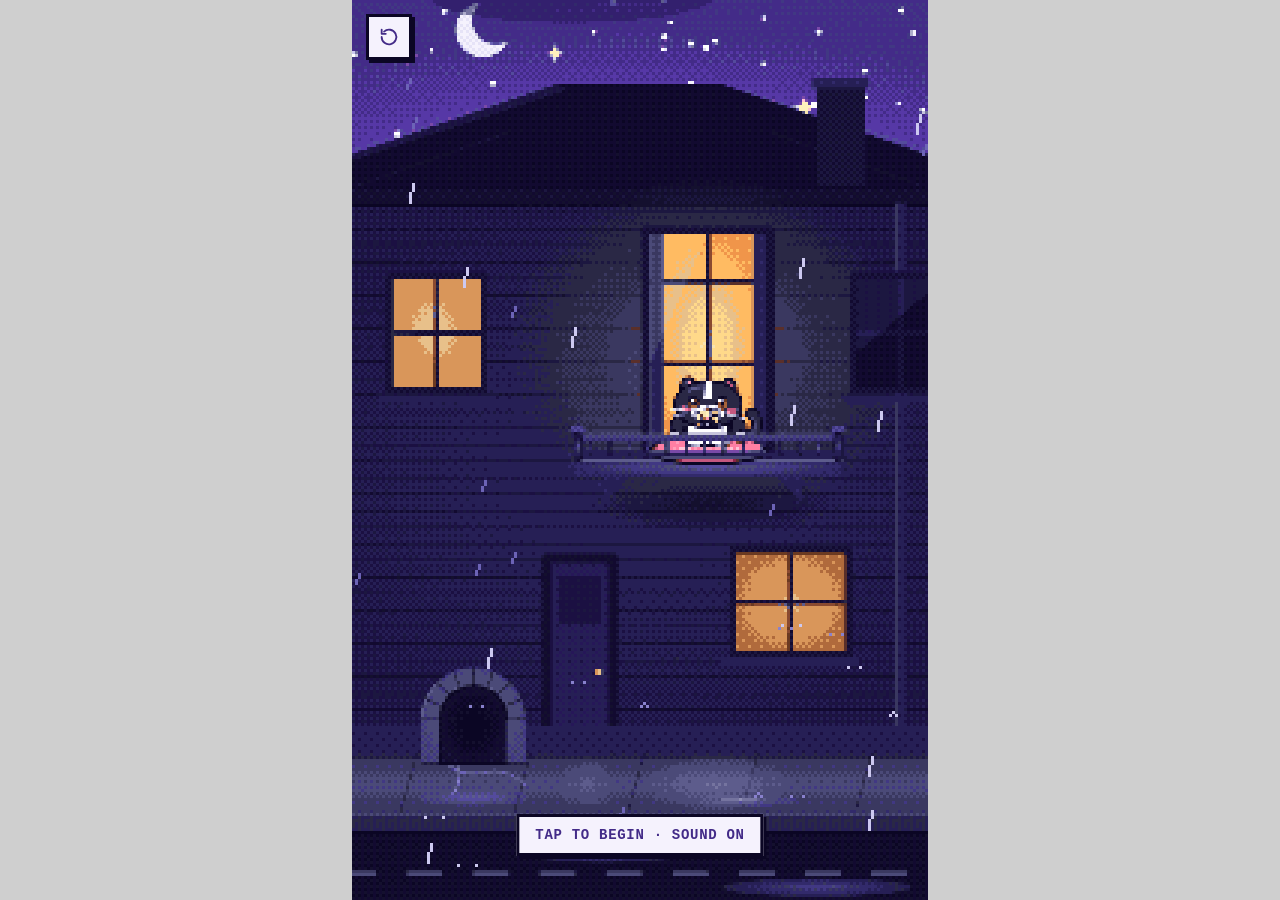
==== docs/index.html @ af991ed5 "Last scene: gable roof with chimney and attic window so the house no longer looks like a long wall C" ====
<!doctype html>
<html lang="en">
<head>
  <meta charset="utf-8">
  <meta name="viewport" content="width=device-width,initial-scale=1,viewport-fit=cover">
  <title>Mouse Messenger</title>
  <link rel="icon" href="data:image/svg+xml,%3Csvg xmlns=%27http://www.w3.org/2000/svg%27 viewBox=%270 0 32 32%27%3E%3Crect x=%274%27 y=%278%27 width=%2724%27 height=%2716%27 rx=%272%27 fill=%27%23eee%27 stroke=%27%23555%27 stroke-width=%272%27/%3E%3Cpath d=%27M5 9l11 8 11-8%27 fill=%27none%27 stroke=%27%23555%27 stroke-width=%272%27/%3E%3C/svg%3E">
  <link rel="stylesheet" href="css/style.css">
</head>
<body>
  <!-- Shared art: the one love letter that persists through every scene -->
  <svg width="0" height="0" style="position:absolute" aria-hidden="true">
    <defs>
      <!-- 160 x 110 box, centre (80,55) -->
      <g id="letterArt" stroke-linejoin="round" stroke-linecap="round">
        <rect x="10" y="10" width="140" height="90" rx="6" fill="#fff1bd" stroke="#0c0818" stroke-width="3"/>
        <path d="M12 98 L64 56 M148 98 L96 56" fill="none" stroke="#c9a56a" stroke-width="2.4"/>
        <path d="M11 14 L80 66 L149 14" fill="none" stroke="#0c0818" stroke-width="2.6"/>
        <!-- pink/red heart seal on the flap -->
        <path d="M80 80 C 58 66 62 48 80 58 C 98 48 102 66 80 80 Z" fill="#e5475c" stroke="#0c0818" stroke-width="2.6"/>
        <path d="M70 58 q4 -3 7 1" fill="none" stroke="#ffc4d6" stroke-width="2.4"/>
        <!-- cheese stamp with a perforated edge -->
        <rect x="104" y="17" width="40" height="36" fill="#fff" stroke="#0c0818" stroke-width="2.4" stroke-dasharray="3 2.4"/>
        <rect x="109" y="22" width="30" height="26" fill="#ffd98a"/>
        <path d="M113 42 L135 42 L129 28 Z" fill="#fff1bd" stroke="#0c0818" stroke-width="2"/>
        <rect x="113" y="42" width="22" height="7" fill="#f4d35e" stroke="#0c0818" stroke-width="2"/>
        <circle cx="119" cy="45.5" r="1.7" fill="#c46a38"/><circle cx="128" cy="46" r="1.9" fill="#c46a38"/><circle cx="125" cy="35.5" r="1.5" fill="#c46a38"/>
        <!-- paw print -->
        <ellipse cx="36" cy="84" rx="9.5" ry="7.6" fill="#e0708f" stroke="#0c0818" stroke-width="2"/>
        <ellipse cx="22" cy="72" rx="3.8" ry="4.6" fill="#e0708f" stroke="#0c0818" stroke-width="1.8" transform="rotate(-24 22 72)"/>
        <ellipse cx="31" cy="66" rx="3.8" ry="4.8" fill="#e0708f" stroke="#0c0818" stroke-width="1.8" transform="rotate(-8 31 66)"/>
        <ellipse cx="42" cy="66" rx="3.8" ry="4.8" fill="#e0708f" stroke="#0c0818" stroke-width="1.8" transform="rotate(8 42 66)"/>
        <ellipse cx="51" cy="72" rx="3.8" ry="4.6" fill="#e0708f" stroke="#0c0818" stroke-width="1.8" transform="rotate(24 51 72)"/>
        <path d="M28 28 q5 -4 10 0 t10 0 t10 0" fill="none" stroke="#c9a56a" stroke-width="2.2"/>
      </g>
    </defs>
  </svg>

  <main id="stage" aria-label="A mouse carries a love letter from one cat to another">
    <div id="title" aria-live="polite"><span></span></div>
    <button id="reset" type="button" aria-label="Restart from the beginning">
      <svg viewBox="0 0 24 24" width="22" height="22" fill="none" stroke="currentColor" stroke-width="2" stroke-linecap="round" stroke-linejoin="round" aria-hidden="true"><path d="M4 12a8 8 0 1 0 2.6-5.9"/><path d="M4 4v4.5h4.5"/></svg>
    </button>
    <button id="replay" type="button">Play again</button>
    <div id="iris"></div>
  </main>

  <script src="js/core.js?v=13"></script>
  <script src="js/pixel.js?v=13"></script>
  <script src="js/art.js?v=13"></script>
  <script src="js/scene-intro.js?v=13"></script>
  <script src="js/scene-route.js?v=13"></script>
  <script src="js/scene-fling.js?v=13"></script>
  <script src="js/main.js?v=13"></script>
</body>
</html>
---- docs/css/style.css ----
/* One light grey palette shared by every scene. */
:root {
  --floor: #e2e2e2;
  --outside: #cfcfcf;
  --ink: #2b2b2b;
  --btn: #4a4a4a;
  --hole: #2e2e2e;
  --hole-rim: #8e8e8e;
  --shadow: rgba(0, 0, 0, 0.11);
  --dot: #b4b4b4;
  --dot-on: #3f3f3f;
  color-scheme: light;
}
* { box-sizing: border-box; }
html, body {
  height: 100%;
  margin: 0;
  background: var(--outside);
  color: var(--ink);
  overflow: hidden;
  overscroll-behavior: none;
  touch-action: none;
  -webkit-user-select: none;
  user-select: none;
  -webkit-touch-callout: none;
  -webkit-tap-highlight-color: transparent;
  font: 15px -apple-system, BlinkMacSystemFont, "Segoe UI", Roboto, sans-serif;
}

/* Portrait column, centred on wide screens (same ratio as Study 02). */
#stage {
  position: fixed;
  top: 0; bottom: 0; left: 0; right: 0;
  margin: 0 auto;
  width: min(100vw, 64vh);
  width: min(100vw, 64dvh);
  background: var(--floor);
  overflow: hidden;
  touch-action: none;
}
.scene { position: absolute; inset: 0; overflow: hidden; touch-action: none; }

#iris { position: absolute; inset: 0; z-index: 40; pointer-events: none; }
#iris.block { pointer-events: auto; }

#title {
  position: absolute; left: 70px; right: 70px;
  top: calc(20px + env(safe-area-inset-top, 0px));
  z-index: 30; text-align: center; pointer-events: none;
  opacity: 0; transform: translateY(-6px);
  transition: opacity .45s ease, transform .45s ease;
}
#title.on { opacity: 1; transform: none; }
#title span {
  display: inline-block; padding: 7px 14px; border-radius: 18px; font-size: 14px; line-height: 1.3;
  background: rgba(248, 248, 248, .85); border: 1px solid rgba(0, 0, 0, .12);
  font-weight: 600; letter-spacing: .01em;
}

#reset {
  position: absolute; left: 14px; top: calc(14px + env(safe-area-inset-top, 0px));
  width: 48px; height: 48px; border-radius: 50%;
  border: 1.5px solid var(--btn); background: rgba(248, 248, 248, .7); color: var(--btn);
  display: grid; place-items: center; padding: 0; cursor: pointer;
  opacity: .7; z-index: 35; touch-action: manipulation;
}
#reset:active { transform: scale(.94); }
#reset:focus-visible, #replay:focus-visible { outline: 2px solid var(--btn); outline-offset: 3px; opacity: 1; }

#replay {
  position: absolute; left: 50%; bottom: calc(36px + env(safe-area-inset-bottom, 0px));
  transform: translateX(-50%) translateY(10px);
  padding: 14px 28px; border-radius: 999px;
  border: 2px solid var(--btn); background: #f8f8f8; color: var(--ink);
  font: 600 17px -apple-system, BlinkMacSystemFont, "Segoe UI", Roboto, sans-serif;
  cursor: pointer; z-index: 35; touch-action: manipulation;
  opacity: 0; pointer-events: none; transition: opacity .5s ease, transform .5s ease;
}
#replay.on { opacity: 1; pointer-events: auto; transform: translateX(-50%); }
#replay:active { transform: translateX(-50%) scale(.95); }

/* ---------- Step 1: trace the sneak route ---------- */
.sc-route .actor { position: absolute; left: 0; top: 0; pointer-events: none; }
.sc-route .actor svg { display: block; width: 100%; height: 100%; overflow: visible; }
.sc-route canvas { position: absolute; left: 0; top: 0; pointer-events: none; }
.sc-route .exit .pulse { width: 100%; height: 100%; animation: cpulse 2.6s ease-in-out infinite; transform-origin: 50% 90%; }
.sc-route .exit.calm .pulse { animation: none; }
.sc-route .exit svg { filter: brightness(var(--b, 1)); }
.sc-route .exit svg.wiggle { animation: wiggle .7s ease-in-out; transform-origin: 50% 90%; }
.sc-route .glow { border-radius: 50%; background: radial-gradient(closest-side, rgba(255,255,255,.95), rgba(255,255,255,.4) 48%, rgba(255,255,255,0)); opacity: calc(.1 + var(--g) * .85); }
@keyframes cpulse { 0%, 100% { transform: scale(1); } 50% { transform: scale(1.045); } }
@keyframes wiggle { 0%, 100% { transform: rotate(0); } 18% { transform: rotate(-8deg); } 38% { transform: rotate(7deg); } 58% { transform: rotate(-5deg); } 78% { transform: rotate(3deg); } }
.sc-route .breathe { width: 100%; height: 100%; transform-origin: 50% 90%; animation: breathe 5s ease-in-out infinite; }
.sc-route .flip { width: 100%; height: 100%; transform-origin: 50% 90%; }
.sc-route .snortwrap { width: 100%; height: 100%; transform-origin: 50% 90%; }
.sc-route .snortwrap.snort { animation: snort .6s ease-out; }
@keyframes breathe { 0%, 100% { transform: scale(1, 1); } 50% { transform: scale(1.012, 1.035); } }
@keyframes snort { 0% { transform: scale(1); } 18% { transform: scale(1.05, 1.07) translateY(-2px); } 40% { transform: scale(.99, .98); } 100% { transform: scale(1); } }
.sc-route .dear { transform-origin: 154px 54px; }
.sc-route .twitch .dear, .sc-route .snort .dear { animation: twitch .55s ease-in-out; }
@keyframes twitch { 0%, 100% { transform: rotate(0); } 20% { transform: rotate(-12deg); } 45% { transform: rotate(3deg); } 65% { transform: rotate(-8deg); } }
.sc-route .puff { opacity: 0; transform-origin: center; }
.sc-route .snort .puff { animation: puff .6s ease-out; }
.sc-route .snort .puff.p2 { animation-delay: .08s; }
@keyframes puff { 0% { opacity: .7; transform: translate(0, 0) scale(.5); } 100% { opacity: 0; transform: translate(22px, -6px) scale(2); } }
.sc-route .mbody { width: 100%; height: 100%; transform-origin: 50% 100%; }
.sc-route .mbody.idle { animation: hop 4.4s ease-in-out infinite; }
@keyframes hop { 0%, 60%, 100% { transform: translateY(0) scale(1); } 66% { transform: translateY(2px) scale(1.04, .94); } 75% { transform: translateY(-9px) scale(.98, 1.04); } 86% { transform: translateY(0) scale(1.03, .96); } 92% { transform: translateY(0) scale(1); } }
.sc-route .ear { transition: transform .18s ease-out; }
.sc-route .earL { transform-origin: 40px 42px; }
.sc-route .earR { transform-origin: 80px 42px; }
.sc-route .crouch .earL { transform: translate(-3px, 9px) rotate(-40deg) scaleY(.55); }
.sc-route .crouch .earR { transform: translate(3px, 9px) rotate(40deg) scaleY(.55); }
.sc-route .nosegrp { transform-origin: 60px 24px; animation: twitchnose 2.9s ease-in-out infinite; }
.sc-route .crouch .nosegrp { animation: none; }
@keyframes twitchnose { 0%, 40%, 100% { transform: scale(1); } 44% { transform: scale(1.2, 1.1) translateY(-1px); } 48% { transform: scale(1); } 52% { transform: scale(1.14, 1.06) rotate(2deg); } 58% { transform: scale(1); } }

/* ---------- Step 2: freeze when the dog looks ---------- */
.sc-freeze { --cone: #3a3a3a; --cone-a: .22; --ring: #2e2e2e; --dim: brightness(.55); }
.sc-freeze > *, .sc-freeze .pxwrap > * { position: absolute; }
.sc-freeze svg { overflow: visible; display: block; }
.sc-freeze .lay { left: 0; top: 0; width: 100%; height: 100%; pointer-events: none; overflow: visible; }
.sc-freeze .dog { transform-origin: 50% 100%; pointer-events: none; }
.sc-freeze .dog svg { width: 100%; height: 100%; }
.sc-freeze .eye-open { transform-origin: 174px 71px; }
.sc-freeze .pupil { transform-box: fill-box; transform-origin: center; }
.sc-freeze .fear { transform-origin: 160px 54px; }
.sc-freeze .mw { left: 0; top: 0; width: 0; height: 0; transform-origin: 0 0; pointer-events: none; transition: filter .09s; }
.sc-freeze .mw svg { position: absolute; }
.sc-freeze .mw.dim { filter: var(--dim); }
.sc-freeze .head { transform-origin: 60px 62px; }
.sc-freeze .tail { transform-origin: 60px 126px; }
.sc-freeze .bang { opacity: 0; pointer-events: none; }
.sc-freeze .bang.on { animation: pop 1.3s ease-out forwards; }
@keyframes pop { 0% { transform: scale(0) rotate(-14deg); opacity: 0; } 22% { transform: scale(1.4) rotate(6deg); opacity: 1; } 40% { transform: scale(1) rotate(0); } 80% { opacity: 1; } 100% { transform: scale(1); opacity: 0; } }
.sc-freeze .vig { left: 0; top: 0; width: 100%; height: 100%; pointer-events: none; }
.sc-freeze .hole { pointer-events: none; }
.sc-freeze .hide {
  left: 16px; bottom: calc(16px + env(safe-area-inset-bottom, 0px));
  width: 76px; height: 76px; border-radius: 50%;
  border: 2px solid var(--btn); background: transparent; color: var(--btn);
  display: grid; place-items: center; padding: 0; opacity: .75; z-index: 10;
  touch-action: none; transition: background .06s, color .06s;
}
.sc-freeze .hide.active { background: var(--btn); color: var(--floor); opacity: 1; }
.sc-freeze .hide:focus-visible { outline: 2px solid var(--btn); outline-offset: 3px; }

/* ---------- Opening + Step 3 (side view) ---------- */
.sc-side svg.scene-svg { position: absolute; inset: 0; width: 100%; height: 100%; display: block; }

/* ---------- Opening: rainy night ---------- */
.sc-night { background: #0b0624; }
.sc-night svg.scene-svg { position: absolute; inset: 0; width: 100%; height: 100%; display: block; }
.sc-night canvas.rain { position: absolute; left: 0; top: 0; pointer-events: none; }
.sc-night .twk { animation: twk 3.4s ease-in-out infinite; }
@keyframes twk { 0%, 100% { opacity: .95; } 50% { opacity: .25; } }
.sc-night .hint {
  position: absolute; left: 50%; bottom: calc(44px + env(safe-area-inset-bottom, 0px));
  transform: translateX(-50%); padding: 12px 26px; border-radius: 999px;
  background: rgba(244, 236, 255, .92); color: #2a1458; font-weight: 700; font-size: 17px; letter-spacing: .02em;
  box-shadow: 0 4px 18px rgba(0, 0, 0, .35); pointer-events: none; opacity: 0; transition: opacity .5s ease; white-space: nowrap;
}
.sc-night .hint.on { opacity: 1; animation: hintp 1.8s ease-in-out infinite; }
@keyframes hintp { 0%, 100% { transform: translateX(-50%) scale(1); } 50% { transform: translateX(-50%) scale(1.05); } }
.sc-night .bubble {
  position: absolute; left: 0; top: 0; opacity: 0; pointer-events: none; z-index: 5;
  padding: 10px 20px 11px; border-radius: 22px; background: #fff7e0; color: #2a1458;
  border: 3px solid #2a1458; font-weight: 800; font-size: 26px; letter-spacing: .01em; white-space: nowrap;
  box-shadow: 0 6px 20px rgba(0, 0, 0, .4); transform-origin: 50% 100%;
}
.sc-night .bubble::after {
  content: ""; position: absolute; left: 50%; bottom: -11px; width: 16px; height: 16px; margin-left: -8px;
  background: #fff7e0; border-right: 3px solid #2a1458; border-bottom: 3px solid #2a1458; transform: rotate(45deg);
}


/* ---------- pixel look ---------- */
:root { --px-font: ui-monospace, "SF Mono", Menlo, Consolas, "Courier New", monospace; --px-ink: #0b0624; --px-paper: #f5f2fd; --px-accent: #432b88; }
.pxwrap { position: absolute; inset: 0; opacity: 0; pointer-events: none; }
.pxcanvas { position: absolute; left: 0; top: 0; image-rendering: pixelated; image-rendering: crisp-edges; pointer-events: none; z-index: 1; }
.pxcanvas { image-rendering: pixelated; }
#iris .iriscv { position: absolute; left: 0; top: 0; image-rendering: pixelated; }
#title span, #reset, #replay, .sc-night .hint, .sc-night .bubble, .sc-freeze .hide {
  font-family: var(--px-font); font-weight: 800; text-transform: uppercase; letter-spacing: .05em;
  border-radius: 0 !important; border: 3px solid var(--px-ink); background: var(--px-paper); color: var(--px-accent);
  box-shadow: 3px 3px 0 var(--px-ink);
}
#title span { font-size: 12px; padding: 7px 12px; }
#reset { width: 46px; height: 46px; opacity: 1; }
#reset:active, #replay:active, .sc-freeze .hide:active { box-shadow: 1px 1px 0 var(--px-ink); }
#replay { font-size: 16px; padding: 12px 22px; }
.sc-night .hint { font-size: 14px; padding: 10px 16px; z-index: 6; }
.sc-night .bubble { font-size: 20px; padding: 8px 14px; border-width: 4px; box-shadow: 4px 4px 0 var(--px-ink); z-index: 6; }
.sc-night .bubble::after { border-radius: 0; background: var(--px-paper); border-color: var(--px-ink); border-width: 0 4px 4px 0; }
.sc-freeze .hide { color: var(--px-accent); opacity: 1; z-index: 6; }
.sc-freeze .hide.active { background: var(--px-accent); color: var(--px-paper); }

/* ---------- Step 1: living room ---------- */
.sc-room, .sc-toss { background: #14102e; }
.sc-room svg.scene-svg, .sc-toss svg.scene-svg { position: absolute; inset: 0; width: 100%; height: 100%; display: block; }
.sc-room .flash { position: absolute; inset: 0; background: #fff; opacity: 0; pointer-events: none; z-index: 8; transition: opacity .06s linear; }
.sc-room .flash.on { opacity: 1; }
.sc-room .hint, .sc-toss .hint {
  position: absolute; left: 50%; bottom: calc(40px + env(safe-area-inset-bottom, 0px)); transform: translateX(-50%);
  font-family: var(--px-font); font-weight: 800; text-transform: uppercase; letter-spacing: .05em; font-size: 14px; padding: 10px 16px; white-space: nowrap;
  border-radius: 0; border: 3px solid var(--px-ink); background: var(--px-paper); color: var(--px-accent); box-shadow: 3px 3px 0 var(--px-ink);
  pointer-events: none; opacity: 0; transition: opacity .4s ease; z-index: 6;
}
.sc-room .hint.on, .sc-toss .hint.on { opacity: 1; animation: hintp 1.8s ease-in-out infinite; }
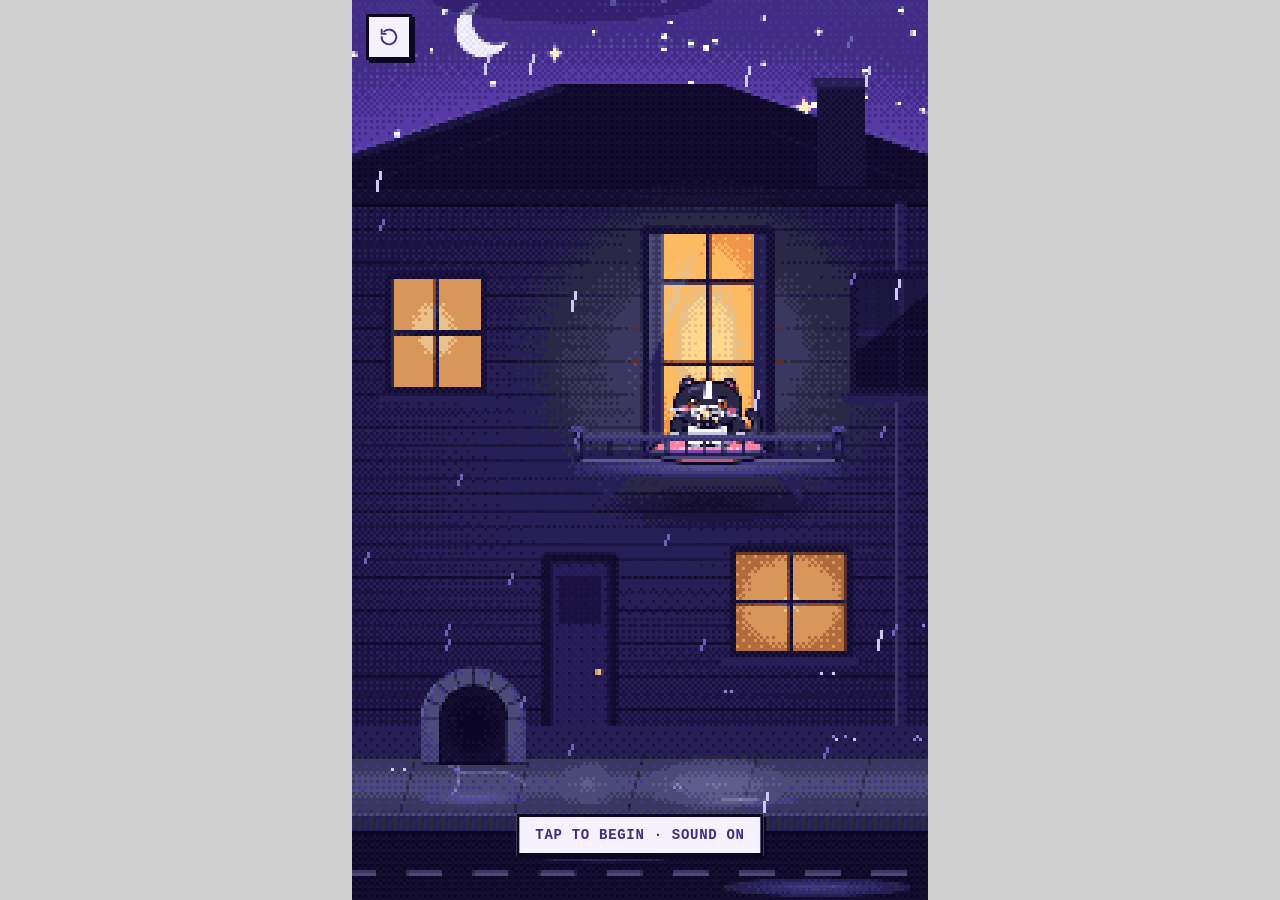
==== commit 9834220a: "Last scene: music that builds with every throw plus a happy tune on success; dogs bark clearly and r" ====
--- a/docs/index.html
+++ b/docs/index.html
@@ -45,12 +45,12 @@
     <div id="iris"></div>
   </main>
 
-  <script src="js/core.js?v=13"></script>
-  <script src="js/pixel.js?v=13"></script>
-  <script src="js/art.js?v=13"></script>
-  <script src="js/scene-intro.js?v=13"></script>
-  <script src="js/scene-route.js?v=13"></script>
-  <script src="js/scene-fling.js?v=13"></script>
-  <script src="js/main.js?v=13"></script>
+  <script src="js/core.js?v=14"></script>
+  <script src="js/pixel.js?v=14"></script>
+  <script src="js/art.js?v=14"></script>
+  <script src="js/scene-intro.js?v=14"></script>
+  <script src="js/scene-route.js?v=14"></script>
+  <script src="js/scene-fling.js?v=14"></script>
+  <script src="js/main.js?v=14"></script>
 </body>
 </html>
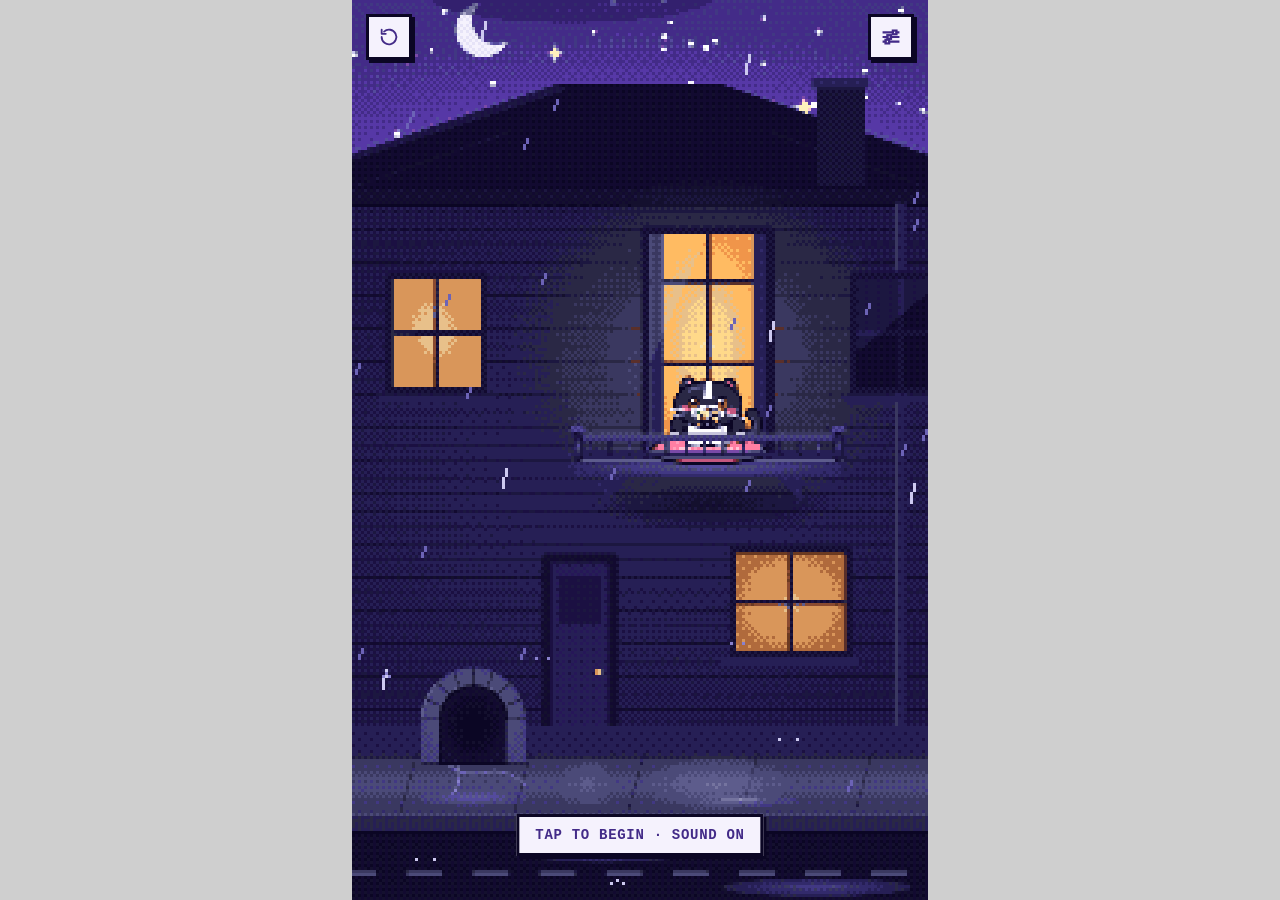
==== commit 0985eb7c: "Tool panel: live sliders for sound, rain, dogs, mouse and kitty, saved on the device Co-Authored-By:" ====
--- a/docs/index.html
+++ b/docs/index.html
@@ -42,15 +42,23 @@
       <svg viewBox="0 0 24 24" width="22" height="22" fill="none" stroke="currentColor" stroke-width="2" stroke-linecap="round" stroke-linejoin="round" aria-hidden="true"><path d="M4 12a8 8 0 1 0 2.6-5.9"/><path d="M4 4v4.5h4.5"/></svg>
     </button>
     <button id="replay" type="button">Play again</button>
+    <button id="tweakBtn" type="button" aria-label="Open the tool panel" aria-expanded="false">
+      <svg viewBox="0 0 24 24" width="22" height="22" fill="none" stroke="currentColor" stroke-width="2.4" stroke-linecap="square" aria-hidden="true"><path d="M4 7h10M18 7h2M4 17h2M10 17h10M4 12h4M12 12h8"/><rect x="14" y="5" width="4" height="4"/><rect x="6" y="15" width="4" height="4"/><rect x="8" y="10" width="4" height="4"/></svg>
+    </button>
+    <aside id="tweaks" class="" aria-label="Tool panel" aria-hidden="true">
+      <header><span>Tool panel</span><button id="tweakClose" type="button" aria-label="Close the tool panel">&times;</button></header>
+      <div class="rows"></div>
+      <footer><button id="tweakReset" type="button">Reset all</button><span>Changes apply right away and stay on this device.</span></footer>
+    </aside>
     <div id="iris"></div>
   </main>
 
-  <script src="js/core.js?v=14"></script>
-  <script src="js/pixel.js?v=14"></script>
-  <script src="js/art.js?v=14"></script>
-  <script src="js/scene-intro.js?v=14"></script>
-  <script src="js/scene-route.js?v=14"></script>
-  <script src="js/scene-fling.js?v=14"></script>
-  <script src="js/main.js?v=14"></script>
+  <script src="js/core.js?v=15"></script>
+  <script src="js/pixel.js?v=15"></script>
+  <script src="js/art.js?v=15"></script>
+  <script src="js/scene-intro.js?v=15"></script>
+  <script src="js/scene-route.js?v=15"></script>
+  <script src="js/scene-fling.js?v=15"></script>
+  <script src="js/main.js?v=15"></script>
 </body>
 </html>
--- a/docs/css/style.css
+++ b/docs/css/style.css
@@ -207,3 +207,28 @@
   pointer-events: none; opacity: 0; transition: opacity .4s ease; z-index: 6;
 }
 .sc-room .hint.on, .sc-toss .hint.on { opacity: 1; animation: hintp 1.8s ease-in-out infinite; }
+
+/* ---- tool panel (live tweaks) ---- */
+#tweakBtn {
+  position: absolute; right: 14px; top: calc(14px + env(safe-area-inset-top, 0px)); width: 46px; height: 46px; padding: 0;
+  display: grid; place-items: center; cursor: pointer; z-index: 35; touch-action: manipulation;
+  font-family: var(--px-font); border-radius: 0; border: 3px solid var(--px-ink); background: var(--px-paper); color: var(--px-accent); box-shadow: 3px 3px 0 var(--px-ink);
+}
+#tweakBtn:active { box-shadow: 1px 1px 0 var(--px-ink); transform: translate(2px, 2px); }
+#tweaks {
+  position: absolute; top: 0; right: 0; bottom: 0; width: min(88%, 330px); z-index: 60; display: flex; flex-direction: column;
+  background: var(--px-paper); color: var(--px-ink); border-left: 4px solid var(--px-ink); box-shadow: -6px 0 0 rgba(11, 6, 36, .3);
+  font-family: var(--px-font); transform: translateX(110%); transition: transform .22s ease; touch-action: manipulation;
+  padding-top: env(safe-area-inset-top, 0px); padding-bottom: env(safe-area-inset-bottom, 0px);
+}
+#tweaks.open { transform: none; }
+#tweaks header { display: flex; align-items: center; justify-content: space-between; padding: 12px 14px; border-bottom: 3px solid var(--px-ink); font-weight: 800; text-transform: uppercase; letter-spacing: .06em; font-size: 14px; color: var(--px-accent); }
+#tweaks header button { width: 34px; height: 34px; font: 800 22px/1 var(--px-font); border: 3px solid var(--px-ink); background: var(--px-paper); color: var(--px-accent); border-radius: 0; cursor: pointer; box-shadow: 2px 2px 0 var(--px-ink); }
+#tweaks .rows { flex: 1; overflow-y: auto; padding: 4px 14px 14px; -webkit-overflow-scrolling: touch; }
+#tweaks .grp { margin: 16px 0 6px; font-size: 11px; font-weight: 800; letter-spacing: .1em; text-transform: uppercase; color: var(--px-accent); border-bottom: 2px dashed var(--px-ink); padding-bottom: 4px; }
+#tweaks .trow { display: grid; grid-template-columns: 1fr auto; gap: 4px 8px; align-items: center; padding: 6px 0; font-size: 13px; font-weight: 700; }
+#tweaks .trow output { font-variant-numeric: tabular-nums; color: var(--px-accent); }
+#tweaks .trow input[type=range] { grid-column: 1 / -1; width: 100%; height: 28px; margin: 0; accent-color: var(--px-accent); touch-action: pan-y; }
+#tweaks footer { padding: 10px 14px 14px; border-top: 3px solid var(--px-ink); display: grid; gap: 8px; font-size: 11px; opacity: .85; }
+#tweaks footer button { justify-self: start; font: 800 13px var(--px-font); text-transform: uppercase; letter-spacing: .05em; padding: 8px 14px; border: 3px solid var(--px-ink); background: var(--px-paper); color: var(--px-accent); border-radius: 0; cursor: pointer; box-shadow: 3px 3px 0 var(--px-ink); }
+#tweaks button:focus-visible, #tweakBtn:focus-visible, #tweaks input:focus-visible { outline: 3px solid var(--px-accent); outline-offset: 2px; }
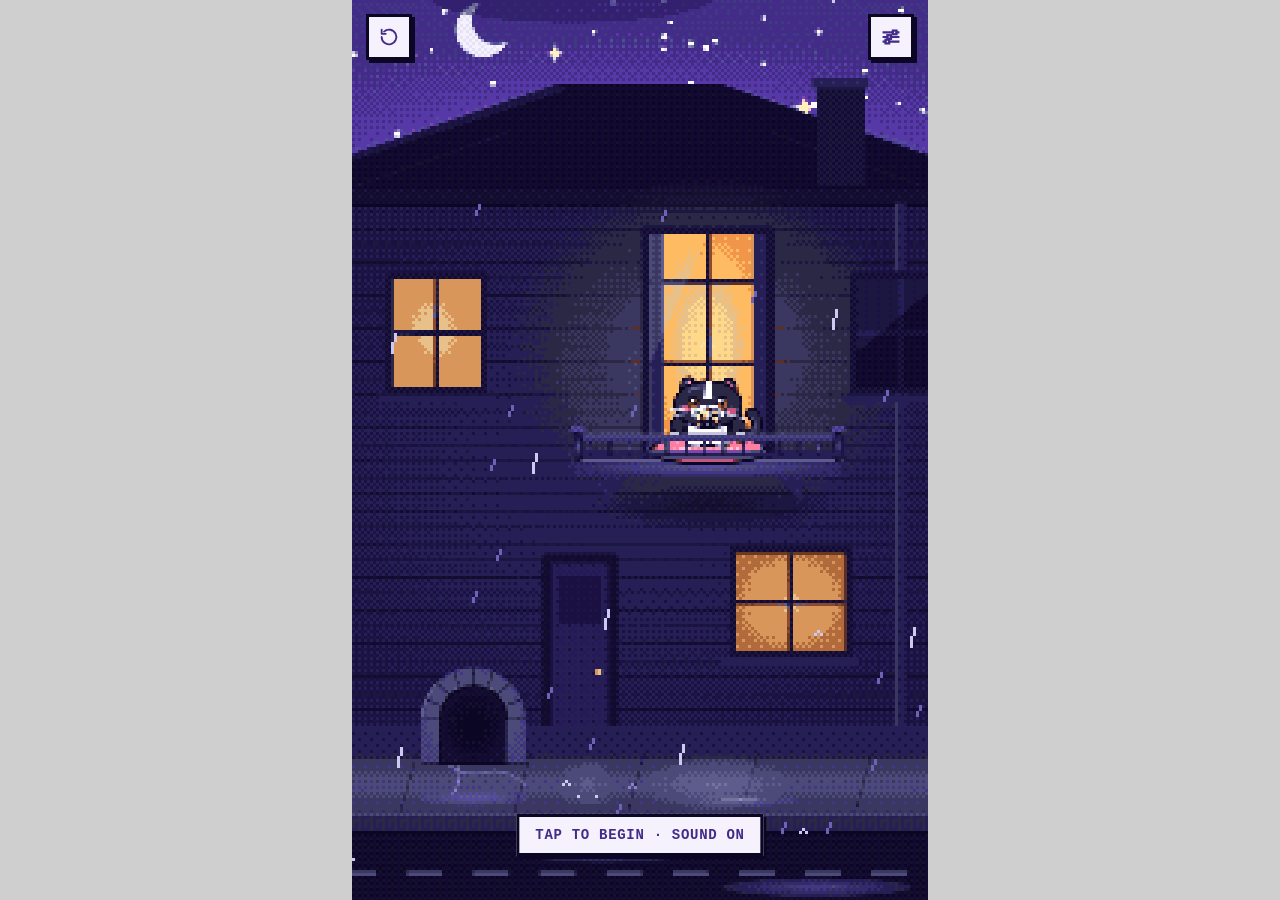
==== commit d1462acd: "Tool panel: colour pickers for every character and surface, more game sliders, tabs, live pixel size" ====
--- a/docs/index.html
+++ b/docs/index.html
@@ -47,18 +47,19 @@
     </button>
     <aside id="tweaks" class="" aria-label="Tool panel" aria-hidden="true">
       <header><span>Tool panel</span><button id="tweakClose" type="button" aria-label="Close the tool panel">&times;</button></header>
+      <div class="tabs" role="tablist"></div>
       <div class="rows"></div>
       <footer><button id="tweakReset" type="button">Reset all</button><span>Changes apply right away and stay on this device.</span></footer>
     </aside>
     <div id="iris"></div>
   </main>
 
-  <script src="js/core.js?v=15"></script>
-  <script src="js/pixel.js?v=15"></script>
-  <script src="js/art.js?v=15"></script>
-  <script src="js/scene-intro.js?v=15"></script>
-  <script src="js/scene-route.js?v=15"></script>
-  <script src="js/scene-fling.js?v=15"></script>
-  <script src="js/main.js?v=15"></script>
+  <script src="js/core.js?v=16"></script>
+  <script src="js/pixel.js?v=16"></script>
+  <script src="js/art.js?v=16"></script>
+  <script src="js/scene-intro.js?v=16"></script>
+  <script src="js/scene-route.js?v=16"></script>
+  <script src="js/scene-fling.js?v=16"></script>
+  <script src="js/main.js?v=16"></script>
 </body>
 </html>
--- a/docs/css/style.css
+++ b/docs/css/style.css
@@ -232,3 +232,13 @@
 #tweaks footer { padding: 10px 14px 14px; border-top: 3px solid var(--px-ink); display: grid; gap: 8px; font-size: 11px; opacity: .85; }
 #tweaks footer button { justify-self: start; font: 800 13px var(--px-font); text-transform: uppercase; letter-spacing: .05em; padding: 8px 14px; border: 3px solid var(--px-ink); background: var(--px-paper); color: var(--px-accent); border-radius: 0; cursor: pointer; box-shadow: 3px 3px 0 var(--px-ink); }
 #tweaks button:focus-visible, #tweakBtn:focus-visible, #tweaks input:focus-visible { outline: 3px solid var(--px-accent); outline-offset: 2px; }
+
+#tweaks .tabs { display: flex; gap: 6px; padding: 10px 14px 0; border-bottom: 3px solid var(--px-ink); }
+#tweaks .tabs button { flex: 1; font: 800 12px var(--px-font); text-transform: uppercase; letter-spacing: .04em; padding: 8px 4px; border: 3px solid var(--px-ink); border-bottom: 0; background: #ddd8f3; color: var(--px-accent); border-radius: 0; cursor: pointer; }
+#tweaks .tabs button.on { background: var(--px-paper); position: relative; top: 3px; padding-bottom: 11px; }
+#tweaks section[hidden] { display: none; }
+#tweaks .crow { display: grid; grid-template-columns: 1fr auto auto; align-items: center; gap: 8px; padding: 6px 0; font-size: 13px; font-weight: 700; }
+#tweaks .crow label { min-width: 0; }
+#tweaks .crow input[type=color] { width: 44px; height: 32px; padding: 0; border: 3px solid var(--px-ink); background: var(--px-paper); border-radius: 0; cursor: pointer; }
+#tweaks .crow .cr { width: 32px; height: 32px; font: 800 16px/1 var(--px-font); border: 3px solid var(--px-ink); background: var(--px-paper); color: var(--px-accent); border-radius: 0; cursor: pointer; padding: 0; }
+#tweaks .crow .cr[hidden] { display: none; }
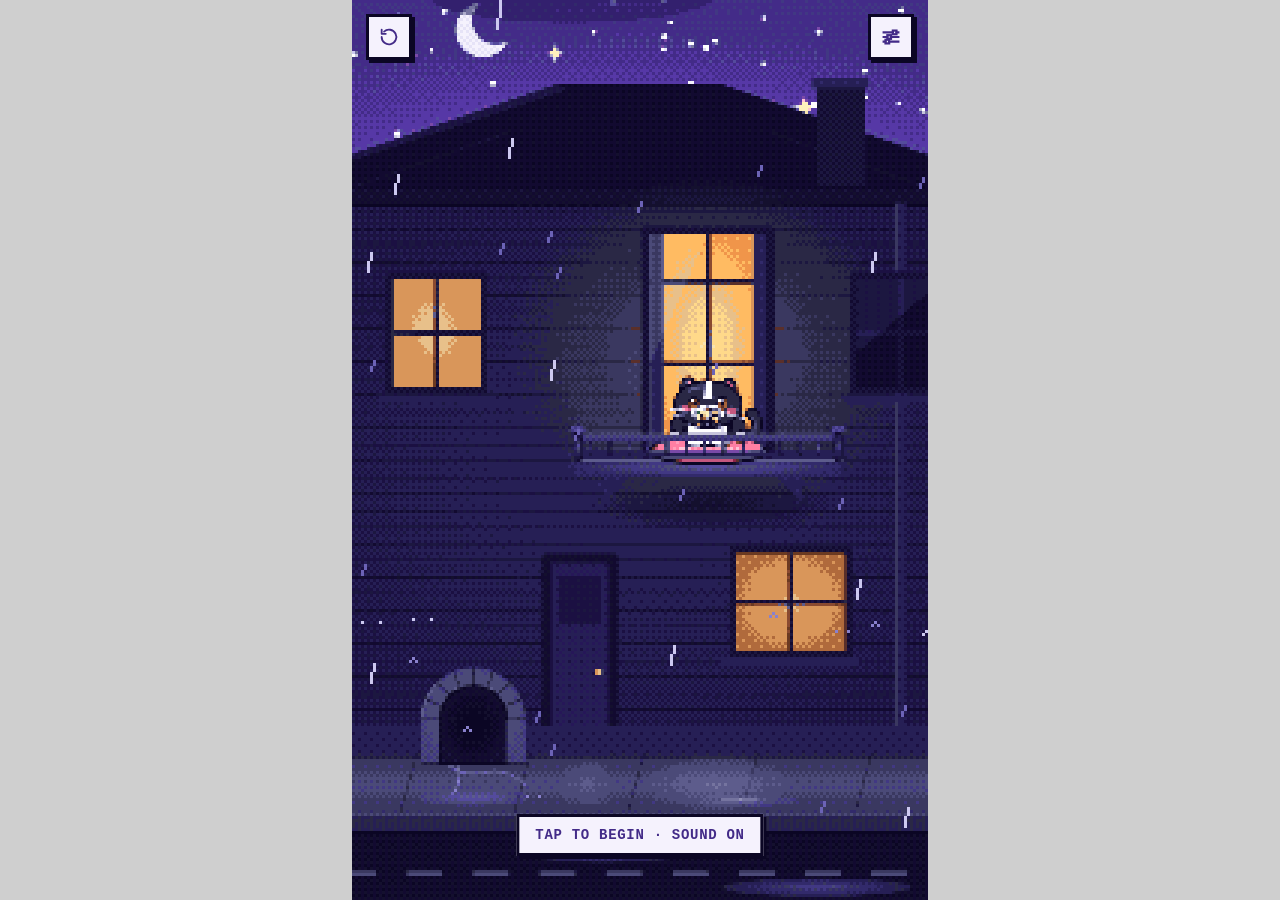
==== commit 1cd8ffdc: "Tool panel: Effects tab with colour looks, scanlines, dark corners, floating snow/hearts/stars/firef" ====
--- a/docs/index.html
+++ b/docs/index.html
@@ -54,12 +54,13 @@
     <div id="iris"></div>
   </main>
 
-  <script src="js/core.js?v=16"></script>
-  <script src="js/pixel.js?v=16"></script>
-  <script src="js/art.js?v=16"></script>
-  <script src="js/scene-intro.js?v=16"></script>
-  <script src="js/scene-route.js?v=16"></script>
-  <script src="js/scene-fling.js?v=16"></script>
-  <script src="js/main.js?v=16"></script>
+  <script src="js/core.js?v=17"></script>
+  <script src="js/fx.js?v=17"></script>
+  <script src="js/pixel.js?v=17"></script>
+  <script src="js/art.js?v=17"></script>
+  <script src="js/scene-intro.js?v=17"></script>
+  <script src="js/scene-route.js?v=17"></script>
+  <script src="js/scene-fling.js?v=17"></script>
+  <script src="js/main.js?v=17"></script>
 </body>
 </html>
--- a/docs/css/style.css
+++ b/docs/css/style.css
@@ -242,3 +242,8 @@
 #tweaks .crow input[type=color] { width: 44px; height: 32px; padding: 0; border: 3px solid var(--px-ink); background: var(--px-paper); border-radius: 0; cursor: pointer; }
 #tweaks .crow .cr { width: 32px; height: 32px; font: 800 16px/1 var(--px-font); border: 3px solid var(--px-ink); background: var(--px-paper); color: var(--px-accent); border-radius: 0; cursor: pointer; padding: 0; }
 #tweaks .crow .cr[hidden] { display: none; }
+
+.pxcanvas { filter: var(--fx-filter, none); }
+#tweaks .chrow { display: flex; flex-wrap: wrap; gap: 6px; padding: 6px 0 4px; }
+#tweaks .chrow button { font: 800 12px var(--px-font); padding: 7px 9px; border: 3px solid var(--px-ink); background: var(--px-paper); color: var(--px-accent); border-radius: 0; cursor: pointer; text-transform: uppercase; letter-spacing: .03em; }
+#tweaks .chrow button.on { background: var(--px-accent); color: var(--px-paper); }
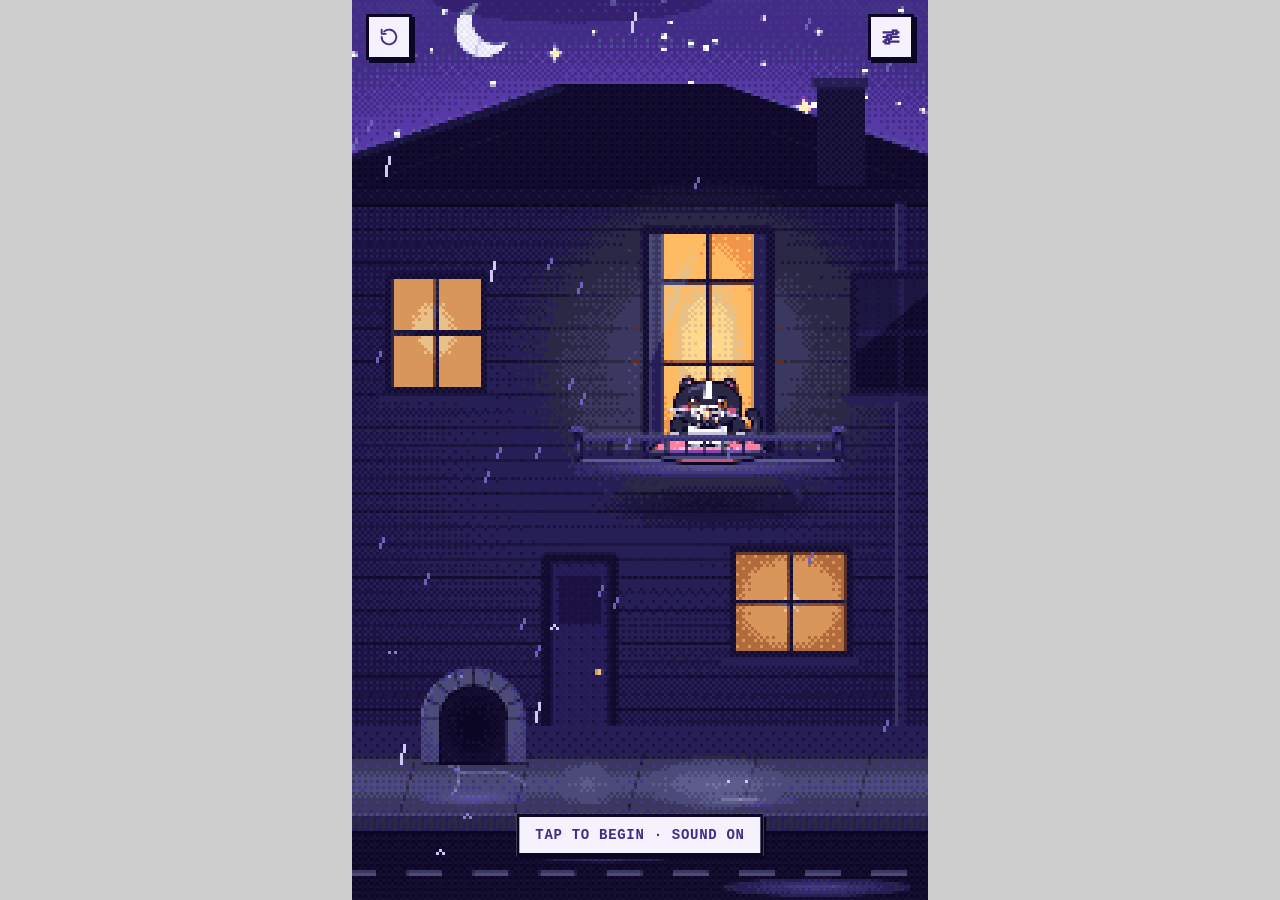
==== commit 96bbc41f: "Merge main into chunky mouse branch; bump asset versions to v=18 Co-Authored-By: Claude Opus 5.5 <no" ====
--- a/docs/index.html
+++ b/docs/index.html
@@ -54,13 +54,13 @@
     <div id="iris"></div>
   </main>
 
-  <script src="js/core.js?v=17"></script>
-  <script src="js/fx.js?v=17"></script>
-  <script src="js/pixel.js?v=17"></script>
-  <script src="js/art.js?v=17"></script>
-  <script src="js/scene-intro.js?v=17"></script>
-  <script src="js/scene-route.js?v=17"></script>
-  <script src="js/scene-fling.js?v=17"></script>
-  <script src="js/main.js?v=17"></script>
+  <script src="js/core.js?v=18"></script>
+  <script src="js/fx.js?v=18"></script>
+  <script src="js/pixel.js?v=18"></script>
+  <script src="js/art.js?v=18"></script>
+  <script src="js/scene-intro.js?v=18"></script>
+  <script src="js/scene-route.js?v=18"></script>
+  <script src="js/scene-fling.js?v=18"></script>
+  <script src="js/main.js?v=18"></script>
 </body>
 </html>
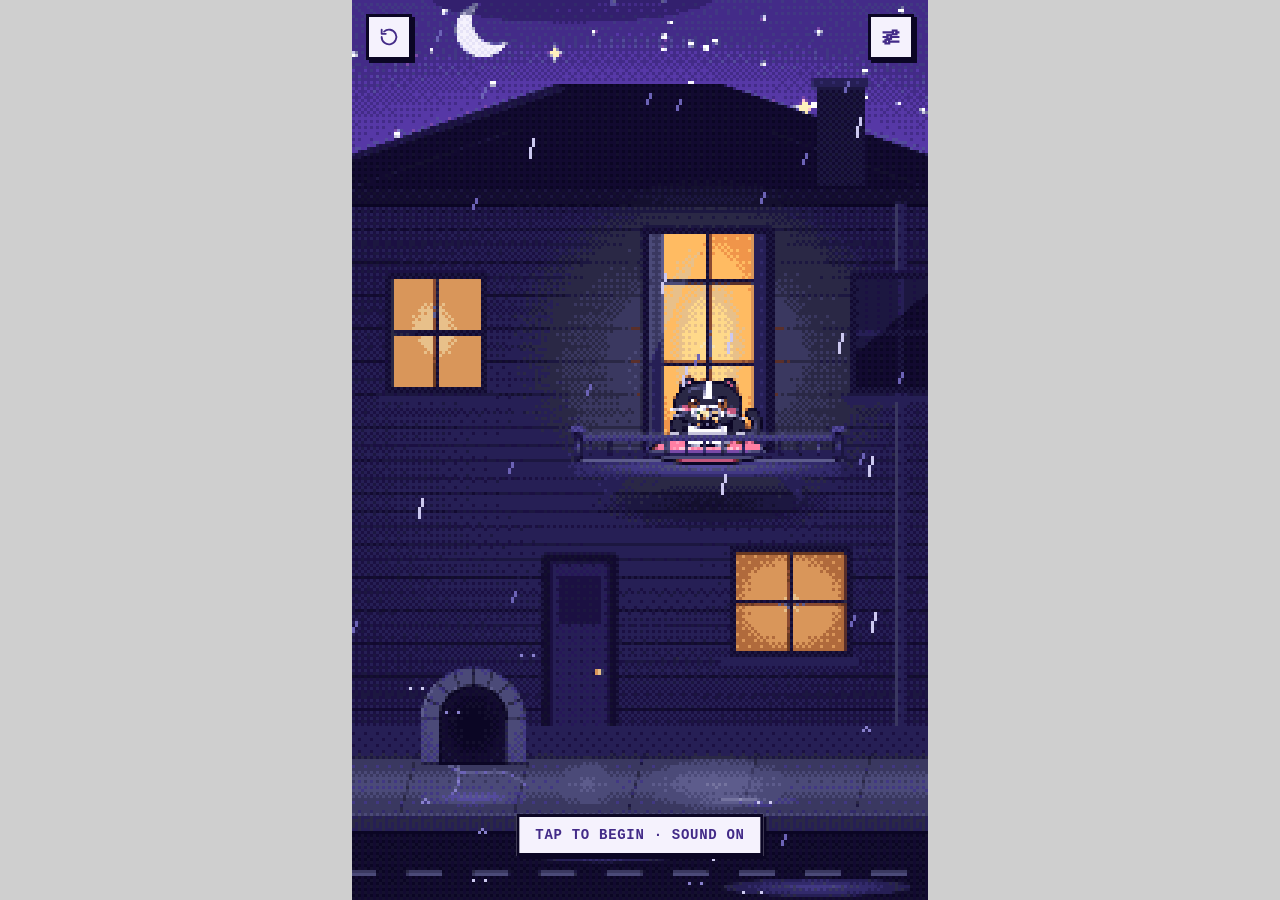
==== commit 883f91e3: "Tool panel: share link and settings codes to carry changes to other devices, site-wide defaults file" ====
--- a/docs/index.html
+++ b/docs/index.html
@@ -49,11 +49,16 @@
       <header><span>Tool panel</span><button id="tweakClose" type="button" aria-label="Close the tool panel">&times;</button></header>
       <div class="tabs" role="tablist"></div>
       <div class="rows"></div>
-      <footer><button id="tweakReset" type="button">Reset all</button><span>Changes apply right away and stay on this device.</span></footer>
+      <footer>
+        <div class="frow"><button id="tweakReset" type="button">Reset all</button><button id="tweakShare" type="button">Copy share link</button><button id="tweakPaste" type="button">Paste code</button></div>
+        <div class="frow" id="tweakCodeRow" hidden><input id="tweakCode" type="text" autocomplete="off" spellcheck="false" placeholder="Paste a settings code or link"><button id="tweakApply" type="button">Apply</button></div>
+        <span id="tweakMsg">Changes apply right away and are saved on this device. The share link carries them to any other device.</span>
+      </footer>
     </aside>
     <div id="iris"></div>
   </main>
 
+  <script src="js/defaults.js?v=18"></script>
   <script src="js/core.js?v=18"></script>
   <script src="js/fx.js?v=18"></script>
   <script src="js/pixel.js?v=18"></script>
--- a/docs/css/style.css
+++ b/docs/css/style.css
@@ -230,7 +230,7 @@
 #tweaks .trow output { font-variant-numeric: tabular-nums; color: var(--px-accent); }
 #tweaks .trow input[type=range] { grid-column: 1 / -1; width: 100%; height: 28px; margin: 0; accent-color: var(--px-accent); touch-action: pan-y; }
 #tweaks footer { padding: 10px 14px 14px; border-top: 3px solid var(--px-ink); display: grid; gap: 8px; font-size: 11px; opacity: .85; }
-#tweaks footer button { justify-self: start; font: 800 13px var(--px-font); text-transform: uppercase; letter-spacing: .05em; padding: 8px 14px; border: 3px solid var(--px-ink); background: var(--px-paper); color: var(--px-accent); border-radius: 0; cursor: pointer; box-shadow: 3px 3px 0 var(--px-ink); }
+#tweaks footer button { font: 800 13px var(--px-font); text-transform: uppercase; letter-spacing: .05em; padding: 8px 14px; border: 3px solid var(--px-ink); background: var(--px-paper); color: var(--px-accent); border-radius: 0; cursor: pointer; box-shadow: 3px 3px 0 var(--px-ink); }
 #tweaks button:focus-visible, #tweakBtn:focus-visible, #tweaks input:focus-visible { outline: 3px solid var(--px-accent); outline-offset: 2px; }
 
 #tweaks .tabs { display: flex; gap: 6px; padding: 10px 14px 0; border-bottom: 3px solid var(--px-ink); }
@@ -247,3 +247,7 @@
 #tweaks .chrow { display: flex; flex-wrap: wrap; gap: 6px; padding: 6px 0 4px; }
 #tweaks .chrow button { font: 800 12px var(--px-font); padding: 7px 9px; border: 3px solid var(--px-ink); background: var(--px-paper); color: var(--px-accent); border-radius: 0; cursor: pointer; text-transform: uppercase; letter-spacing: .03em; }
 #tweaks .chrow button.on { background: var(--px-accent); color: var(--px-paper); }
+#tweaks footer .frow { display: flex; flex-wrap: wrap; gap: 8px; }
+#tweaks footer .frow button { font: 800 12px var(--px-font); text-transform: uppercase; letter-spacing: .04em; padding: 8px 10px; border: 3px solid var(--px-ink); background: var(--px-paper); color: var(--px-accent); border-radius: 0; cursor: pointer; box-shadow: 3px 3px 0 var(--px-ink); }
+#tweaks footer .frow input { flex: 1; min-width: 0; font: 600 12px var(--px-font); padding: 8px; border: 3px solid var(--px-ink); background: #fff; color: var(--px-ink); border-radius: 0; }
+#tweaks footer .frow[hidden] { display: none; }
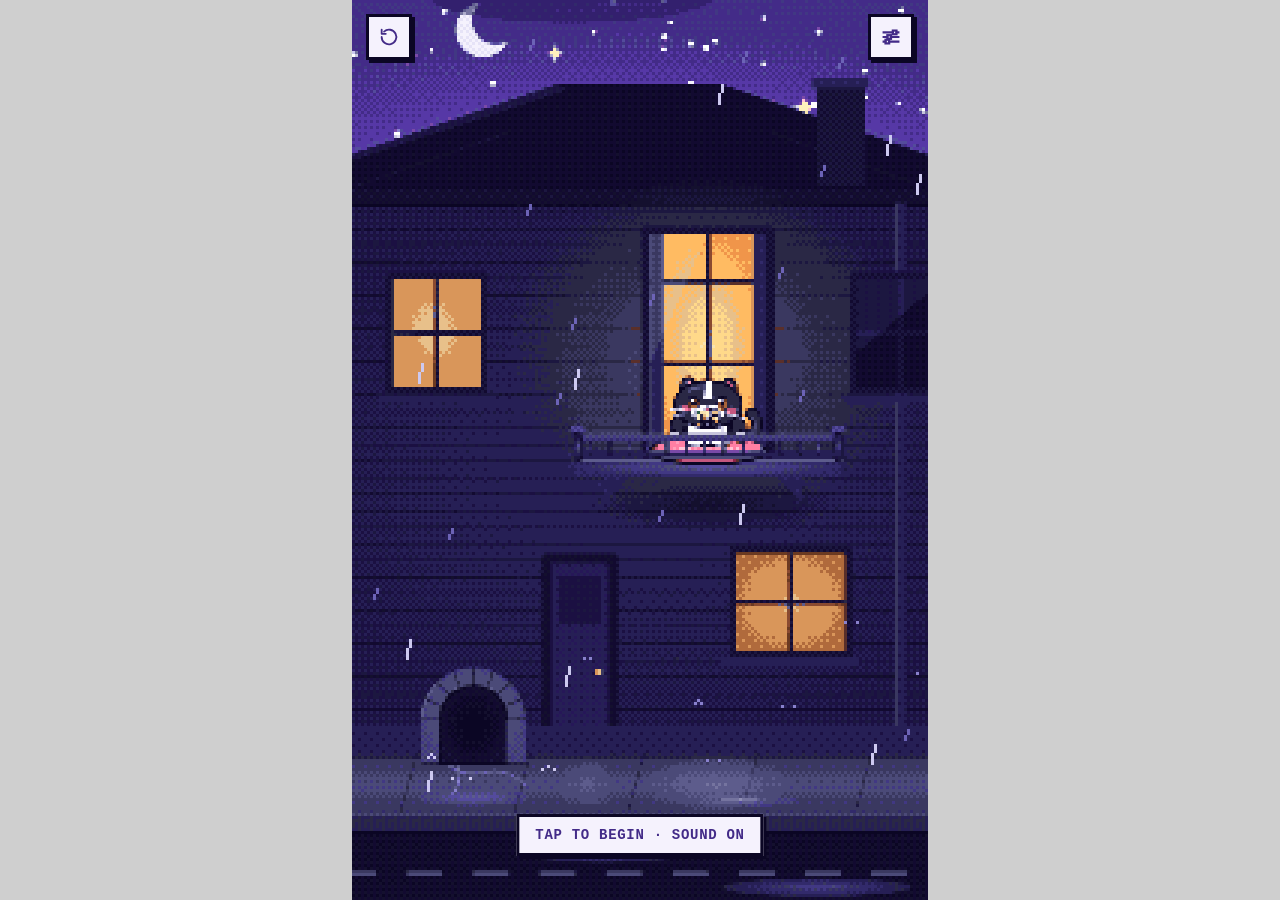
==== commit f3667d31: "Gate height relayout on imported settings; bump asset versions Co-Authored-By: Claude Sonnet 5.5 <no" ====
--- a/docs/index.html
+++ b/docs/index.html
@@ -58,14 +58,14 @@
     <div id="iris"></div>
   </main>
 
-  <script src="js/defaults.js?v=18"></script>
-  <script src="js/core.js?v=18"></script>
-  <script src="js/fx.js?v=18"></script>
-  <script src="js/pixel.js?v=18"></script>
-  <script src="js/art.js?v=18"></script>
-  <script src="js/scene-intro.js?v=18"></script>
-  <script src="js/scene-route.js?v=18"></script>
-  <script src="js/scene-fling.js?v=18"></script>
-  <script src="js/main.js?v=18"></script>
+  <script src="js/defaults.js?v=19"></script>
+  <script src="js/core.js?v=19"></script>
+  <script src="js/fx.js?v=19"></script>
+  <script src="js/pixel.js?v=19"></script>
+  <script src="js/art.js?v=19"></script>
+  <script src="js/scene-intro.js?v=19"></script>
+  <script src="js/scene-route.js?v=19"></script>
+  <script src="js/scene-fling.js?v=19"></script>
+  <script src="js/main.js?v=19"></script>
 </body>
 </html>
